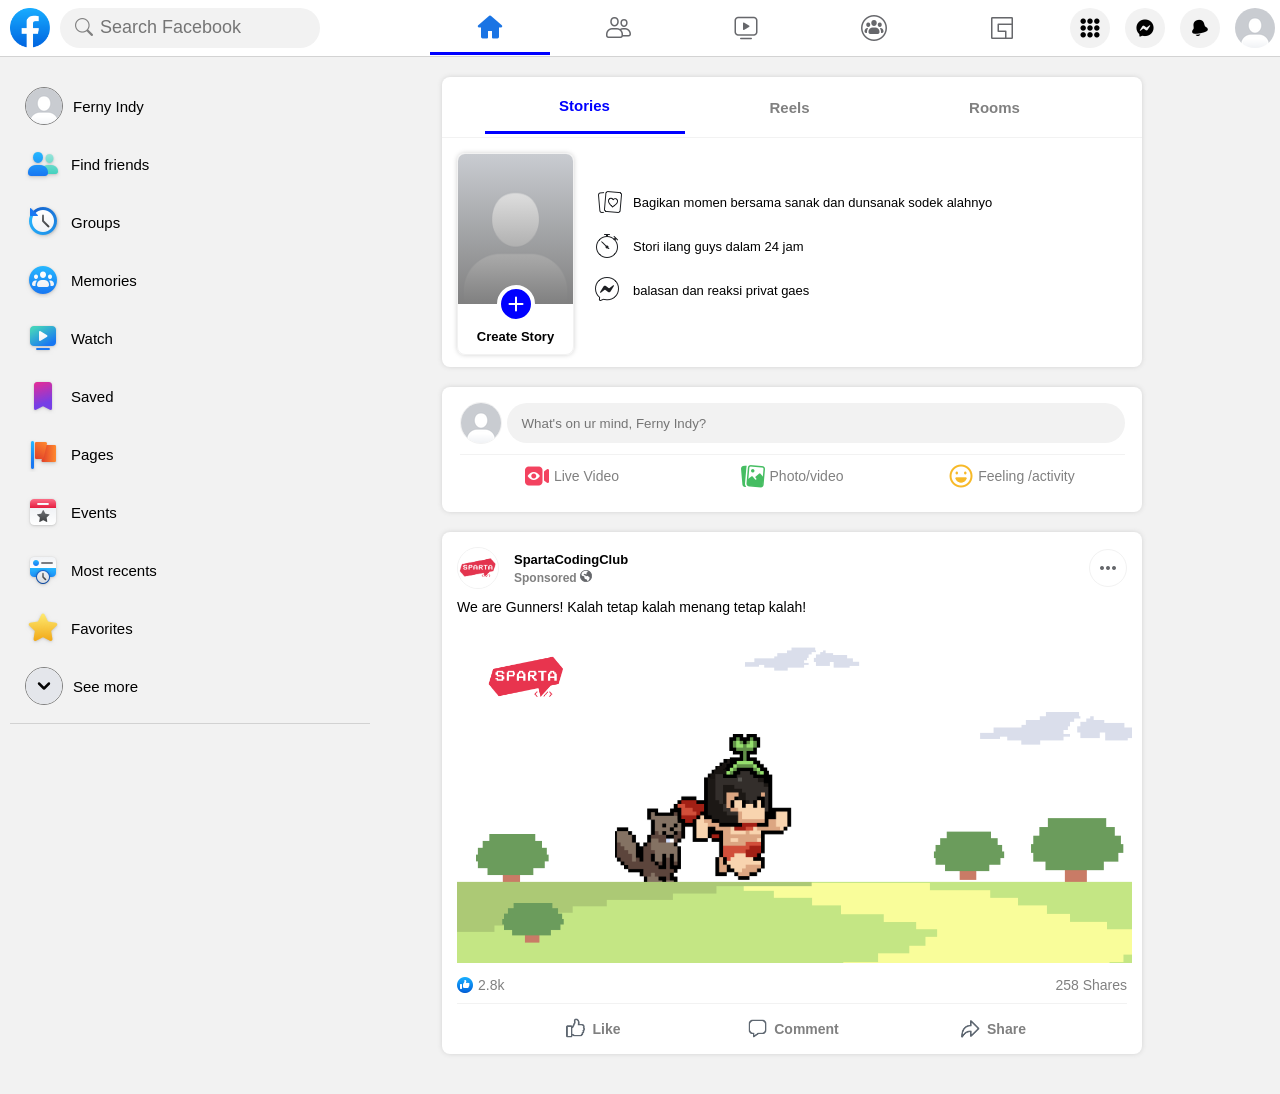
==== index.html @ 7d4eed88 "Fisrt upload" ====
<!DOCTYPE html>
<html lang="en">

<head>
  <meta charset="UTF-8" />
  <meta http-equiv="X-UA-Compatible" content="IE=edge" />
  <meta name="viewport" content="width=device-width, initial-scale=1.0" />
  <script src="https://ajax.googleapis.com/ajax/libs/jquery/3.6.1/jquery.min.js"></script>
  <link rel="stylesheet" href="https://cdn.jsdelivr.net/npm/bootstrap-icons@1.10.3/font/bootstrap-icons.css" />
  <link rel="shortcut icon" type="image" href="image/favicon.ico" />
  <title>Facebook - Clone Coding</title>
  <style>
    @import url(css/default.css);

    .gnb {
      width: 100%;
      height: 56px;
      border-bottom: 0.5px solid lightgray;
      box-shadow: 0px 0px 5px 0px lightgray;
    }

    .gnb-left {
      margin-left: 25px;
    }

    .search-box {
      width: 230px;
      height: 40px;

      background-color: #f2f2f2;
      border-radius: 20px;

      margin-left: 10px;

      padding: 0px 15px;
    }

    .search-box>i {
      font-size: 18px;
      color: gray;
      margin-right: 5px;
    }

    .search-box>input {
      border: none;
      background-color: transparent;
      outline: none;
      width: 180px;
      font-size: 18px;

      margin-right: auto;
    }

    .gnb-middle {
      margin-right: auto;
      margin-left: 110px;
    }

    /*yang tidak ada di video*/
    .gnb-middle>div:first-child {
      border-radius: 0px;
    }

    /*yang tidak ada di video*/
    .nav-tab {
      width: 120px;
      height: 50px;
      margin-right: 8px;
      cursor: pointer;
    }

    .nav-tab:first-child {
      border-bottom: 3px solid blue;
    }

    .nav-tab:hover {
      background-color: #f2f2f2;
      border-radius: 8px;
    }

    .nav-tab-right {
      width: 40px;
      height: 40px;
      border-radius: 50%;
      background-color: #f2f2f2;
      margin-right: 15px;
      cursor: pointer;
    }

    .nav-tab-right:last-child {
      overflow: hidden;
      margin-right: 20px;
    }

    .main-left {
      width: 360px;
    }

    .main-middle {
      width: 700px;
    }

    .main {
      padding-top: 20px;
      padding-bottom: 40px;
      align-items: flex-start;
      background-color: #f2f2f2;
    }

    .main-middle {
      margin-right: auto;
      margin-left: 72px;
    }

    .main-left {
      margin-left: 10px;
    }

    .main-left>li {
      width: 350px;
      height: 58px;
      border-radius: 8px;

      padding-left: 15px;
      cursor: pointer;
    }

    .main-left>li:hover {
      background-color: lightgray;
    }

    .main-left>li>span {
      margin-right: auto;
      margin-left: 10px;
      font-size: 15px;
    }

    .main-left>li>div {
      border-radius: 50%;
      border: 0.5px solid gray;
      overflow: hidden;
      width: 36px;
      height: 36px;
    }

    hr {
      border: none;
      border-top: 0.1px solid #d2d2d2;
    }

    .main-middle>.story {
      background-color: white;
      border-radius: 8px;
      width: 100%;
      height: 290px;
      box-shadow: 0px 0px 5px 0px lightgray;
    }

    .main-middle>.create {
      background-color: white;
      border-radius: 8px;
      width: 100%;
      margin-top: 20px;
      margin-bottom: 20px;
      box-shadow: 0px 0px 5px 0px lightgray;
    }

    .main-middle>.feed {
      background-color: white;
      border-radius: 8px;
      width: 100%;
      box-shadow: 0px 0px 5px 0px lightgray;
    }

    .story-top {
      height: 60px;
      border-bottom: 0.5px solid #f2f2f2;
    }

    .story-top>div {
      width: 200px;
      height: 50px;
      border-radius: 5px;
      margin-right: 5px;
      font-size: 15px;
      font-weight: 600;
      color: gray;

      cursor: pointer;
    }

    .story-top>div:first-child {
      color: blue;
      border-bottom: 3px solid blue;
      border-radius: 0px;
    }

    .story-top>div:hover {
      background-color: #f2f2f2;
    }

    .story-bottom {
      padding: 15px;
    }

    .profile {
      width: 115px;
      height: 200px;

      overflow: hidden;
      border-radius: 8px;
      border: 0.5px solid #f2f2f2;
      box-shadow: 0px 0px 5px 0px lightgray;
    }

    .profile>span {
      font-weight: bold;
      font-size: 13px;
      margin-top: 25px;
      margin-bottom: 10px;
    }

    .description {
      margin-left: 20px;
      margin-right: auto;
      align-items: flex-start;
    }

    .description>li {
      margin-bottom: 15px;
      font-size: 13px;
    }

    .description>li>img {
      margin-right: 10px;
    }

    .plus {
      width: 30px;
      height: 30px;

      background-color: blue;
      border-radius: 50%;
      border: 4px solid white;

      position: absolute;
      top: 285px;
    }

    .profile-image {
      background: linear-gradient(to bottom, transparent, gray),
        url("image/feed/11.png");
      width: 100%;
      height: 100%;

      background-size: cover;
      background-position: center;
    }

    .create {
      padding: 15px;
      box-sizing: border-box;
    }

    .create-profile {
      width: 40px;
      height: 40px;
      border-radius: 50%;
      overflow: hidden;
      border: 0.5px solid #f2f2f2;
    }

    .create-top {
      border-bottom: 0.5px solid #f2f2f2;
      padding-bottom: 10px;
    }

    .create-top>input {
      width: 618px;
      height: 40px;

      background-color: #f2f2f2;
      border-radius: 40px;

      margin-left: 5px;
      border: none;
      outline: none;
      padding: 5px;
      box-sizing: border-box;
      text-indent: 10px;
    }

    .create-bottom>li {
      width: 220px;
      height: 42px;
      border-radius: 8px;
      cursor: pointer;
    }

    .create-bottom>li:hover {
      background-color: #f2f2f2;
    }

    .create-bottom>li>span {
      margin-left: 5px;
      font-size: 14px;
      color: gray;
    }

    .create>button {
      width: 100%;
      border-radius: 8px;
      background-color: blue;
      color: white;
      font-size: 14px;
      font-weight: bold;
      height: 40px;

      margin-top: 5px;
      border: none;
      cursor: pointer;
      display: none;
    }

    .create>button:hover {
      background-color: darkblue;
    }

    .feed-profile {
      width: 40px;
      height: 40px;
      border: 1px solid #f2f2f2;
      border-radius: 50%;
      overflow: hidden;
    }

    .feed-more {
      width: 36px;
      height: 36px;
      border: 1px solid #f2f2f2;
      border-radius: 50%;
      overflow: hidden;
    }

    .feed {
      padding: 15px 15px 5px 15px;
      box-sizing: border-box;
    }

    .feed-more:hover {
      background-color: #f2f2;
    }

    .feed-top {
      width: 100%;
    }

    .feed-name {
      margin-left: 15px;
      margin-right: auto;

      align-items: flex-start;
    }

    .feed-name>span:first-child {
      font-size: 13px;
      font-weight: bold;
      margin-bottom: 3px;
    }

    .feed-name>span:last-child {
      font-size: 12px;
      font-weight: bold;
      color: gray;
    }

    .feed>p {
      font-size: 14px;
      margin-top: 10px;
      margin-bottom: 10px;
    }

    .feed>img {
      width: calc(100% + 5px);
    }

    .feed-like {
      width: 100%;
      margin-top: 10px;
      margin-bottom: 5px;

      border-bottom: 1px solid #f2f2f2;

      font-size: 14px;
      color: gray;
      padding-bottom: 10px;
    }

    .like-count {
      margin-left: 5px;
      margin-right: auto;
    }

    .feed-buttons>li {
      width: 190px;
      height: 40px;
      border-radius: 8px;
      margin-right: 5px;
      margin-left: 5px;
    }

    .feed-buttons>li:hover>img {
      filter: brightness(0.95);
    }

    .feed-buttons>li>span {
      margin-left: 5px;
      font-size: 14px;
      color: gray;
      font-weight: bold;
    }

    .feed-buttons>li:hover {
      background-color: #f2f2f2;
    }

    .menu-modal {
      position: fixed;
      top: 50px;
      right: 10px;

      width: 560px;

      border-radius: 8px;
      box-shadow: 0px 0px 10px 0px lightgray;
      background-color: #f2f2f2;

      padding: 20px;
      box-sizing: border-box;
      display: none;
    }

    .menu-modal>span {
      font-size: 24px;
      font-weight: bold;
      margin-bottom: 15px;
      display: block;
    }

    .menu-modal>.content {
      align-items: flex-start;
    }

    .social {
      width: 280px;
      border-radius: 8px;
      background-color: white;
      box-shadow: 0px 0px 3px 0px lightgray;

      padding: 15px;
      box-sizing: border-box;
      margin-right: 10px;
    }

    .modal-search-box {
      width: 240px;
      height: 40px;
      background-color: #f2f2f2;
      border-radius: 20px;
      padding-left: 10px;
      padding-right: 10px;
      box-sizing: border-box;
    }

    .modal-search-box>input {
      width: 200px;
      margin-left: 10px;
      border: none;
      outline: none;
      background-color: transparent;
      font-size: 14px;
    }

    .social>span {
      font-size: 16px;
      margin-right: auto;
      margin-left: 5px;
      margin-top: 15px;
      margin-bottom: 20px;
    }

    .social>li {
      border-radius: 8px;
      margin-bottom: 10px;
      padding-top: 5px;
      padding-bottom: 5px;
      width: 100%;
    }

    .social>li>img {
      margin-right: 5px;
    }

    .social>li:hover {
      background-color: #f2f2f2;
    }

    .social>li>div {
      align-items: flex-start;
      margin-right: auto;
    }

    .social>li>div>span {
      font-size: 14px;
    }

    .social>li>div>p {
      font-size: 12px;
      color: gray;
    }

    .modal-create {
      width: 240px;
      border-radius: 8px;
      background-color: white;
      box-shadow: 0px 0px 3px 0px lightgray;

      padding: 15px;
      box-sizing: border-box;
      margin-left: 10px;
    }

    .modal-create>span {
      font-size: 22px;
      font-weight: bold;
      margin-right: auto;
      margin-bottom: 10px;
    }

    .modal-create>li {
      width: 100%;
      margin-bottom: 5px;
      border-radius: 8px;
      padding: 5px;
    }

    .modal-create>hr {
      width: 100%;
    }

    .modal-create>li:hover {
      background-color: #f2f2f2;
    }

    .modal-create>li>div {
      width: 36px;
      height: 36px;
      border-radius: 50%;
      background-color: #e4e6eb;
      overflow: hidden;
    }

    .modal-create>li>span {
      margin-left: 5px;
      margin-right: auto;
    }

    .account-modal {
      position: fixed;
      top: 50px;
      right: 10px;

      width: 360px;
      padding: 15px;
      box-sizing: border-box;

      border-radius: 8px;
      box-shadow: 0px 0px 10px 0px lightgray;
      background-color: white;

      display: none;
    }

    .account-info {
      width: 325px;
      padding: 15px;
      box-sizing: border-box;

      border-radius: 8px;
      box-shadow: 0px 0px 10px 0px lightgray;

      margin-bottom: 10px;
    }

    .account-profile {
      width: 100%;
      border-radius: 8px;
    }

    .account-profile:hover {
      background-color: #f2f2f2;
    }

    .account-profile>div {
      width: 36px;
      height: 36px;
      border-radius: 50%;
      overflow: hidden;
      border: 1px solid #f2f2f2;

      margin-right: 10px;
    }

    .account-profile>span {
      margin-right: auto;
    }

    .account-info>hr {
      width: 100%;
    }

    .account-info>div:last-child {
      color: blue;
      height: 28px;
      border-radius: 8px;
      padding: 15px 5px;

      align-items: flex-start;
    }

    .account-info>div {
      width: 100%;
      padding: 5px;
      box-sizing: border-box;
    }

    .account-info>div:hover {
      background-color: #f2f2f2;
    }

    .account-modal>li>div {
      width: 36px;
      height: 36px;
      overflow: hidden;
      border-radius: 50%;
      background-color: #e4e6eb;
    }

    .account-modal>li>span {
      margin-left: 5px;
      margin-right: auto;
    }

    .account-modal>li {
      padding: 10px;
      border-radius: 8px;
      box-sizing: border-box;
    }

    .account-modal>li:hover {
      background-color: #f2f2f2;
    }

    .account-modal>li:hover>div {
      filter: brightness(0.95);
    }
  </style>
  <script>
    function showIcon() {
      $("#search-icon").show();
    }

    function hideIcon() {
      $("#search-icon").hide();
    }

    function showButton() {
      $("#btn-post").show();
    }

    function post() {
      alert("Posting Completed!");
      $("#btn-post").hide();
    }

    function menuModal() {
      let status = $("#menu-modal").css("display");
      if (status == "block") {
        $("#menu-modal").hide();
      } else {
        $("#menu-modal").show();
      }
    }

    function hover(element) {
      element.setAttribute("src", "image/gnb/10.png");
    }

    function unhover(element) {
      element.setAttribute("src", "image/gnb/6.png");
    }

    function accountModal() {
      let status = $("#account-modal").css("display");
      if (status == "block") {
        $("#account-modal").hide();
      } else {
        $("#account-modal").show();
      }
    }
  </script>
</head>

<body>
  <div class="gnb flex-row">
    <div class="gnb-left flex-row">
      <img width="40" src="image/logo.png" />
      <div class="search-box flex-row">
        <i id="search-icon" class="bi bi-search"></i>
        <input placeholder="Search Facebook" type="text" onfocus="hideIcon()" onblur="showIcon()" />
      </div>
    </div>
    <div class="gnb-middle flex-row">
      <div class="nav-tab flex-row">
        <img src="image/gnb/1.png" />
      </div>
      <div class="nav-tab flex-row">
        <img src="image/gnb/2.png" />
      </div>
      <div class="nav-tab flex-row">
        <img src="image/gnb/3.png" />
      </div>
      <div class="nav-tab flex-row">
        <img src="image/gnb/4.png" />
      </div>
      <div class="nav-tab flex-row">
        <img src="image/gnb/5.png" />
      </div>
    </div>
    <div class="gnb-right flex-row">
      <div onclick="menuModal()" class="nav-tab-right flex-row">
        <img id="gnb-menu" src="image/gnb/6.png" onmouseover="hover(this)" onmouseout="unhover(this)" />
      </div>
      <div class="nav-tab-right flex-row">
        <img src="image/gnb/7.png" />
      </div>
      <div class="nav-tab-right flex-row">
        <img src="image/gnb/8.png" />
      </div>
      <div onclick="accountModal()" class="nav-tab-right flex-row">
        <img src="image/gnb/9.png" />
      </div>
    </div>
  </div>
  <div class="main flex-row">
    <div class="main-left">
      <li class="flex-row">
        <div class="flex-row">
          <img src="image/feed/1.png" />
        </div>
        <span>Ferny Indy</span>
      </li>
      <li class="flex-row">
        <img src="image/feed/2.png" />
        <span>Find friends</span>
      </li>
      <li class="flex-row">
        <img src="image/feed/3.png" />
        <span>Groups</span>
      </li>
      <li class="flex-row">
        <img src="image/feed/4.png" />
        <span>Memories</span>
      </li>
      <li class="flex-row">
        <img src="image/feed/5.png" />
        <span>Watch</span>
      </li>
      <li class="flex-row">
        <img src="image/feed/6.png" />
        <span>Saved</span>
      </li>
      <li class="flex-row">
        <img src="image/feed/7.png" />
        <span>Pages</span>
      </li>
      <li class="flex-row">
        <img src="image/feed/8.png" />
        <span>Events</span>
      </li>
      <li class="flex-row">
        <img src="image/feed/9.png" />
        <span>Most recents</span>
      </li>
      <li class="flex-row">
        <img src="image/feed/10.png" />
        <span>Favorites</span>
      </li>
      <li class="flex-row">
        <div class="flex-row">
          <img src="image/feed/seemore.png" />
        </div>
        <span>See more</span>
      </li>
      <hr />
    </div>
    <div class="main-middle">
      <div class="story">
        <div class="story-top flex-row">
          <div class="flex-row">Stories</div>
          <div class="flex-row">Reels</div>
          <div class="flex-row">Rooms</div>
        </div>
        <div class="story-bottom flex-row">
          <div class="profile flex-col">
            <div class="profile-image"></div>
            <span>Create Story</span>
            <div class="plus flex-row">
              <img src="image/feed/12.png" />
            </div>
          </div>
          <div class="description flex-col">
            <li class="flex-row">
              <img src="image/feed/13.png" />
              <span>Bagikan momen bersama sanak dan dunsanak sodek alahnyo</span>
            </li>
            <li class="flex-row">
              <img src="image/feed/14.png" />
              <span>Stori ilang guys dalam 24 jam</span>
            </li>
            <li class="flex-row">
              <img src="image/feed/15.png" />
              <span>balasan dan reaksi privat gaes</span>
            </li>
          </div>
        </div>
      </div>
      <div class="create flex-col">
        <div class="create-top flex-row">
          <div class="create-profile">
            <img src="image/feed/1.png" />
          </div>
          <input onfocus="showButton()" type="text" placeholder="What's on ur mind, Ferny Indy?" />
        </div>
        <div class="create-bottom flex-row">
          <li class="flex-row">
            <img src="image/feed/16.png" />
            <span>Live Video</span>
          </li>
          <li class="flex-row">
            <img src="image/feed/17.png" />
            <span>Photo/video</span>
          </li>
          <li class="flex-row">
            <img src="image/feed/18.png" />
            <span>Feeling /activity</span>
          </li>
        </div>
        <button onClick="post()" id="btn-post">Let's Post it!</button>
      </div>
      <div class="feed">
        <div class="feed-top flex-row">
          <div class="feed-profile flex-row">
            <img width="40" src="image/feed/19.png" />
          </div>

          <div class="feed-name flex-col">
            <span>SpartaCodingClub</span>
            <span>Sponsored <img src="image/feed/21.png" /></span>
          </div>
          <div class="feed-more flex-row">
            <img src="image/feed/20.png" />
          </div>
        </div>
        <p>We are Gunners! Kalah tetap kalah menang tetap kalah!</p>
        <img src="image/feed/22.png" />
        <div class="feed-like flex-row">
          <img src="image/feed/23.png" />
          <span class="like-count">2.8k</span>
          <span>258 Shares</span>
        </div>
        <div class="feed-buttons flex-row">
          <li class="flex-row">
            <img width="24" src="image/feed/24.png" />
            <span>Like</span>
          </li>
          <li class="flex-row">
            <img width="24" src="image/feed/25.png" />
            <span>Comment</span>
          </li>
          <li class="flex-row">
            <img width="24" src="image/feed/26.png" />
            <span>Share</span>
          </li>
        </div>
      </div>
    </div>
  </div>
  <div class="menu-modal" id="menu-modal">
    <span>Menu</span>
    <div class="content flex-row">
      <div class="social flex-col">
        <div class="modal-search-box flex-row">
          <i id="search-icon" class="bi bi-search"></i>
          <input type="text" />
        </div>
        <span>Social</span>
        <li class="flex-row">
          <img width="36" src="image/modal/1.png" />
          <div class="flex-col">
            <span>Events</span>
            <p>
              Organize or find events and other thing to do in online or
              nearby.
            </p>
          </div>
        </li>
        <li class="flex-row">
          <img width="36" src="image/modal/2.png" />
          <div class="flex-col">
            <span>Find friends</span>
            <p>Search for friends or people you may know</p>
          </div>
        </li>
        <li class="flex-row">
          <img width="36" src="image/modal/3.png" />
          <div class="flex-col">
            <span>Groups</span>
            <p>Connect with people who share your interests</p>
          </div>
        </li>
        <li class="flex-row">
          <img width="36" src="image/modal/4.png" />
          <div class="flex-col">
            <span>News feed</span>
            <p>See relevant posts from people and pages you follow</p>
          </div>
        </li>
        <li class="flex-row">
          <img width="36" src="image/modal/5.png" />
          <div class="flex-col">
            <span>Favorites</span>
            <p>View posts by Favorites</p>
          </div>
        </li>
      </div>
      <div class="modal-create flex-col">
        <span>Create</span>
        <li class="flex-row">
          <div class="flex-row">
            <img width="22" src="image/modal/6.png" />
          </div>
          <span>Post</span>
        </li>
        <li class="flex-row">
          <div class="flex-row">
            <img width="22" src="image/modal/7.png" />
          </div>
          <span>Story</span>
        </li>
        <li class="flex-row">
          <div class="flex-row">
            <img width="22" src="image/modal/8.png" />
          </div>
          <span>Room</span>
        </li>
        <hr />
        <li class="flex-row">
          <div class="flex-row">
            <img width="22" src="image/modal/9.png" />
          </div>
          <span>Page</span>
        </li>
        <li class="flex-row">
          <div class="flex-row">
            <img width="22" src="image/modal/10.png" />
          </div>
          <span>Ad</span>
        </li>
        <li class="flex-row">
          <div class="flex-row">
            <img width="22" src="image/modal/11.png" />
          </div>
          <span>Group</span>
        </li>
        <li class="flex-row">
          <div class="flex-row">
            <img width="22" src="image/modal/12.png" />
          </div>
          <span>Event</span>
        </li>
      </div>
    </div>
  </div>
  <div class="account-modal" id="account-modal">
    <div class="account-info flex-col">
      <div class="account-profile flex-row">
        <div class="flex-row">
          <img width="44" src="image/gnb/9.png" />
        </div>
        <span>Ferny Indy</span>
      </div>
      <hr />
      <div class="flex-col">See all profiles</div>
    </div>
    <li class="flex-row">
      <div class="flex-row">
        <img width="22" src="image/modal/13.png" />
      </div>
      <span>Settings & privacy</span>
      <img width="24" src="image/modal/18.png" />
    </li>
    <li class="flex-row">
      <div class="flex-row">
        <img width="22" src="image/modal/14.png" />
      </div>
      <span>Help & support</span>
      <img width="24" src="image/modal/18.png" />
    </li>
    <li class="flex-row">
      <div class="flex-row">
        <img width="22" src="image/modal/15.png" />
      </div>
      <span>Display & accessibility</span>
      <img width="24" src="image/modal/18.png" />
    </li>
    <li class="flex-row">
      <div class="flex-row">
        <img width="22" src="image/modal/16.png" />
      </div>
      <span>Give feedback</span>
    </li>
    <li class="flex-row">
      <div class="flex-row">
        <img width="22" src="image/modal/17.png" />
      </div>
      <span>Log Out</span>
    </li>
  </div>
</body>

</html>
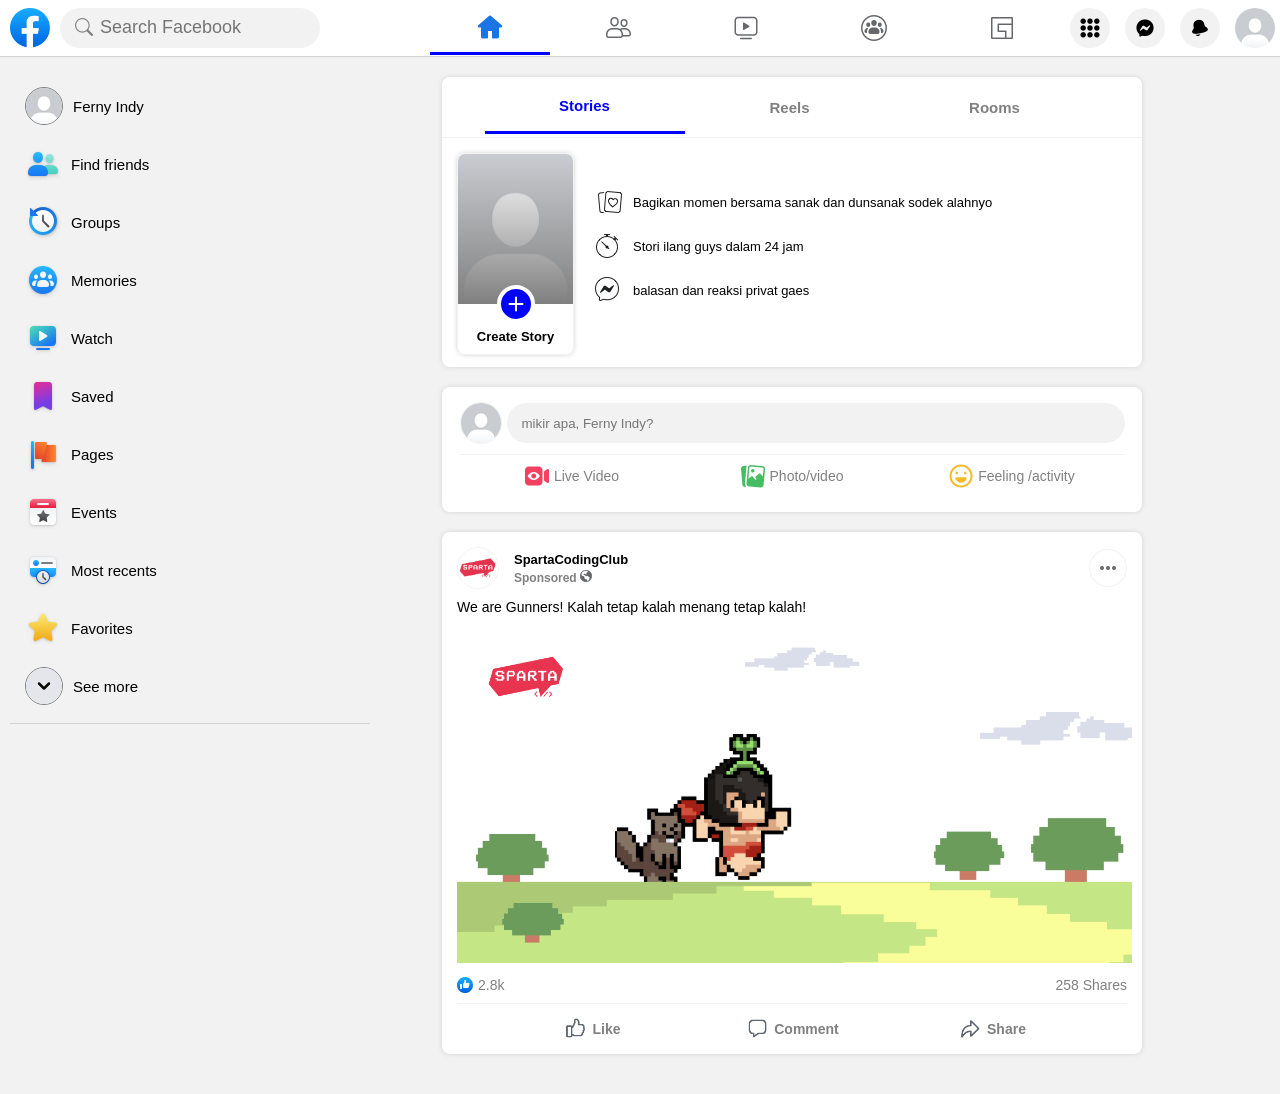
==== commit e438a331: "Update Placeholder" ====
--- a/index.html
+++ b/index.html
@@ -840,7 +840,7 @@
           <div class="create-profile">
             <img src="image/feed/1.png" />
           </div>
-          <input onfocus="showButton()" type="text" placeholder="What's on ur mind, Ferny Indy?" />
+          <input onfocus="showButton()" type="text" placeholder="mikir apa, Ferny Indy?" />
         </div>
         <div class="create-bottom flex-row">
           <li class="flex-row">
@@ -1039,4 +1039,4 @@
   </div>
 </body>
 
-</html>+</html>
